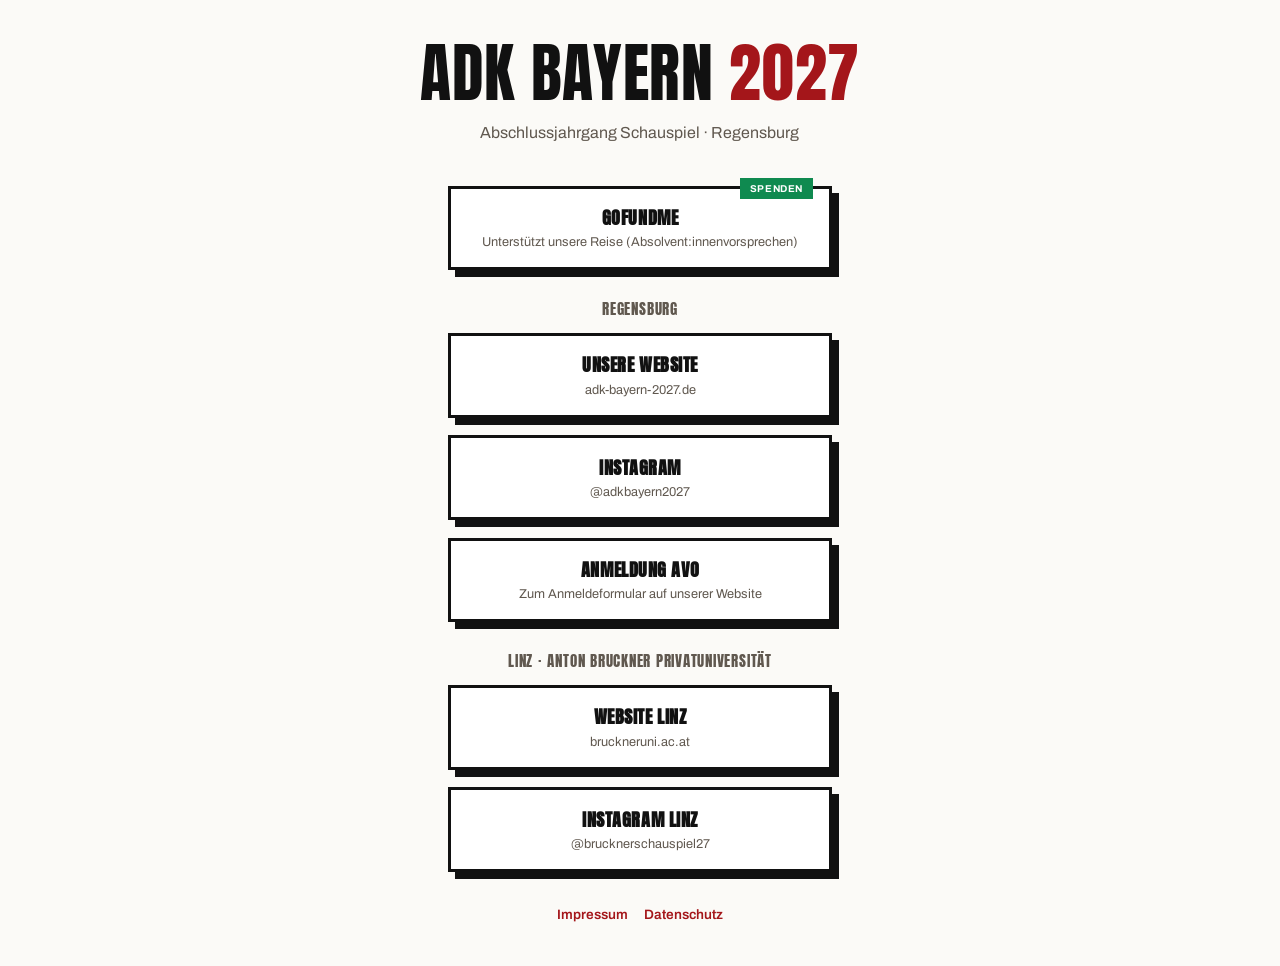
==== links/index.html @ eef878dd "Profil: Kontaktlinks am Desktop als Zeile unter dem Namen - Ab 960px Breite stehen die Kontaktlinks " ====
<!DOCTYPE html>
<html lang="de">
<head>
  <meta charset="utf-8">
  <meta name="viewport" content="width=device-width, initial-scale=1">
  <title>ADK Bayern – Jahrgang 2027 | Links</title>
  <!-- Link-Seite für den QR-Code auf Visitenkarten. -->
  <link rel="preload" href="../assets/fonts/anton-400-latin.woff2" as="font" type="font/woff2" crossorigin>
  <link rel="stylesheet" href="../assets/css/style.css?v=20261019-5">
  <link rel="icon" href="/favicon.ico?v=20261019-5" sizes="48x48">
  <link rel="icon" type="image/svg+xml" href="/favicon.svg?v=20261019-5">
  <link rel="icon" type="image/png" sizes="96x96" href="/favicon-96x96.png?v=20261019-5">
  <link rel="apple-touch-icon" sizes="180x180" href="/apple-touch-icon.png?v=20261019-5">
  <link rel="manifest" href="/site.webmanifest?v=20261019-5">
  <meta name="theme-color" content="#fbfaf7">
  <style>
    .links-page {
      min-height: 100vh;
      display: flex;
      flex-direction: column;
      align-items: center;
      justify-content: center;
      gap: 2rem;
      padding: 2.5rem var(--pad);
      text-align: center;
    }
    .links-head h1 { margin-bottom: 0.2em; }
    .links-head h1 span { color: var(--acc); }
    .links-head p { color: var(--muted); margin: 0; }
    .links-list {
      display: flex;
      flex-direction: column;
      gap: 1.1rem;
      width: min(100%, 24rem);
    }
    .links-group {
      font-family: var(--font-head);
      text-transform: uppercase;
      letter-spacing: 0.05em;
      color: var(--muted);
      font-size: 0.95rem;
      margin: 0.6rem 0 -0.4rem;
    }
    .link-btn {
      display: block;
      background: var(--paper);
      border: var(--border);
      box-shadow: var(--shadow);
      color: var(--ink);
      font-family: var(--font-head);
      font-size: 1.15rem;
      text-transform: uppercase;
      letter-spacing: 0.03em;
      padding: 0.9rem 1.2rem;
      transition: transform 0.12s ease, box-shadow 0.12s ease, background 0.12s ease;
    }
    .link-btn small {
      display: block;
      font-family: var(--font-body);
      font-size: 0.8rem;
      text-transform: none;
      letter-spacing: 0;
      font-weight: 400;
      color: var(--muted);
    }
    .link-btn:hover, .link-btn:focus-visible {
      text-decoration: none;
      color: #fff;
      background: var(--acc);
      transform: translate(-2px, -2px);
      box-shadow: 9px 9px 0 var(--ink);
    }
    .link-btn:hover small, .link-btn:focus-visible small { color: #fff; }

    /* Hervorgehobener Spenden-Link (GoFundMe).
       Nutzt die zentrale Farb-Variable --donate aus assets/css/style.css. */
    .link-btn--donate {
      position: relative;
      /* Extra Luft nach oben, damit das hochstehende Badge nie mit dem
         Element darüber kollidiert (BUG 1). */
      margin-top: 0.5rem;
      transition: background 0.15s ease, color 0.15s ease;
    }
    .link-btn--donate .link-badge {
      position: absolute;
      top: -11px;
      right: 16px;
      /* Fallback-Grün, falls die zentrale Variable (noch) nicht geladen ist. */
      background: var(--donate, #0F8A50);
      color: #fff;
      font-family: var(--font-body);
      font-size: 0.62rem;
      font-weight: 700;
      letter-spacing: 0.06em;
      text-transform: uppercase;
      padding: 3px 10px;
      transition: opacity 0.15s ease;
    }
    /* Hover/Fokus: Box wird grün, Texte hell, Rahmen/Schatten bleiben wie im
       Ruhezustand (kein Versatz), Badge blendet aus. */
    .link-btn--donate:hover, .link-btn--donate:focus-visible {
      /* Fallback-Werte verhindern, dass der Hover bei fehlender Variable auf
         'transparent' bzw. geerbtes Weiß zusammenfällt und der Inhalt
         unsichtbar wird (BUG 2). */
      background: var(--donate, #0F8A50);
      color: #fff;
      transform: none;
      box-shadow: var(--shadow);
    }
    .link-btn--donate:hover small, .link-btn--donate:focus-visible small { color: var(--donate-soft, #CFEEDD); }
    .link-btn--donate:hover .link-badge, .link-btn--donate:focus-visible .link-badge { opacity: 0; }

    .links-footer { font-size: 0.85rem; color: var(--muted); }
    .links-footer a { margin: 0 0.4rem; }
  </style>
</head>
<body>
  <main class="links-page">
    <header class="links-head">
      <h1>ADK Bayern <span>2027</span></h1>
      <p>Abschlussjahrgang Schauspiel · Regensburg</p>
    </header>

    <nav class="links-list" aria-label="Links">
      <!-- Spenden-Aufruf ganz oben, eigene Sektion ohne Überschrift (Badge liefert Kontext). -->
      <a class="link-btn link-btn--donate" href="https://www.gofundme.com/f/unsere-avoreise-zu-stemmen-absolventinnenvorsprechen" target="_blank" rel="noopener noreferrer">
        <span class="link-badge">Spenden</span>GoFundMe
        <small>Unterstützt unsere Reise (Absolvent:innenvorsprechen)</small></a>

      <p class="links-group">Regensburg</p>
      <a class="link-btn" href="https://adk-bayern-2027.de/">Unsere Website
        <small>adk-bayern-2027.de</small></a>
      <a class="link-btn" href="https://www.instagram.com/adkbayern2027/" target="_blank" rel="noopener noreferrer">Instagram
        <small>@adkbayern2027</small></a>
      <!-- AVO-Anmeldung läuft ausschließlich über das Formular auf der
           Startseite (index.html, Anker #anmeldung) – bewusst keine
           Mailadresse mehr. -->
      <a class="link-btn" href="../index.html#anmeldung">Anmeldung AVO
        <small>Zum Anmeldeformular auf unserer Website</small></a>

      <p class="links-group">Linz · Anton Bruckner Privatuniversität</p>
      <a class="link-btn" href="https://www.bruckneruni.ac.at/de/ueber-uns/institute/schaupiel/studierende/3-jahrgang" target="_blank" rel="noopener noreferrer">Website Linz
        <small>bruckneruni.ac.at</small></a>
      <a class="link-btn" href="https://www.instagram.com/brucknerschauspiel27" target="_blank" rel="noopener noreferrer">Instagram Linz
        <small>@brucknerschauspiel27</small></a>
    </nav>

    <footer class="links-footer">
      <a href="../impressum.html">Impressum</a>
      <a href="../datenschutz.html">Datenschutz</a>
    </footer>
  </main>
</body>
</html>
---- assets/css/style.css ----
/*
 * ADK Bayern – Abschlussjahrgang 2027
 * Design-System: Plakat-Ästhetik – warmes Papierweiß / Tinte / Karminrot.
 * Anton (Display) + Archivo (Text). Harte Kanten, 3px-Rahmen, harte Schatten.
 * Ausschließlich CSS-Transitions/-Animationen (kein JS für Animationen).
 * Mobile-first; Breakpoints bei 640px und 960px.
 */

/* Schriften lokal (assets/fonts/, Lizenz: OFL.txt) – keine Verbindung zu Google.
   Je Schrift die Subsets latin und latin-ext (Umlaute, Sonderzeichen in Namen);
   Archivo als Variable Font für die Gewichte 400–700. */
@font-face {
  font-family: "Anton";
  font-style: normal;
  font-weight: 400;
  font-display: swap;
  src: url("../fonts/anton-400-latin-ext.woff2") format("woff2");
  unicode-range: U+0100-02BA, U+02BD-02C5, U+02C7-02CC, U+02CE-02D7, U+02DD-02FF, U+0304, U+0308, U+0329, U+1D00-1DBF, U+1E00-1E9F, U+1EF2-1EFF, U+2020, U+20A0-20AB, U+20AD-20C4, U+2113, U+2C60-2C7F, U+A720-A7FF;
}
@font-face {
  font-family: "Anton";
  font-style: normal;
  font-weight: 400;
  font-display: swap;
  src: url("../fonts/anton-400-latin.woff2") format("woff2");
  unicode-range: U+0000-00FF, U+0131, U+0152-0153, U+02BB-02BC, U+02C6, U+02DA, U+02DC, U+0304, U+0308, U+0329, U+2000-206F, U+20AC, U+2122, U+2191, U+2193, U+2212, U+2215, U+FEFF, U+FFFD;
}
@font-face {
  font-family: "Archivo";
  font-style: normal;
  font-weight: 400 700;
  font-display: swap;
  src: url("../fonts/archivo-variable-latin-ext.woff2") format("woff2");
  unicode-range: U+0100-02BA, U+02BD-02C5, U+02C7-02CC, U+02CE-02D7, U+02DD-02FF, U+0304, U+0308, U+0329, U+1D00-1DBF, U+1E00-1E9F, U+1EF2-1EFF, U+2020, U+20A0-20AB, U+20AD-20C4, U+2113, U+2C60-2C7F, U+A720-A7FF;
}
@font-face {
  font-family: "Archivo";
  font-style: normal;
  font-weight: 400 700;
  font-display: swap;
  src: url("../fonts/archivo-variable-latin.woff2") format("woff2");
  unicode-range: U+0000-00FF, U+0131, U+0152-0153, U+02BB-02BC, U+02C6, U+02DA, U+02DC, U+0304, U+0308, U+0329, U+2000-206F, U+20AC, U+2122, U+2191, U+2193, U+2212, U+2215, U+FEFF, U+FFFD;
}
/* Archivo Italic (echte Kursive statt vom Browser schräg gerechnet) */
@font-face {
  font-family: "Archivo";
  font-style: italic;
  font-weight: 400 700;
  font-display: swap;
  src: url("../fonts/archivo-italic-variable-latin-ext.woff2") format("woff2");
  unicode-range: U+0100-02BA, U+02BD-02C5, U+02C7-02CC, U+02CE-02D7, U+02DD-02FF, U+0304, U+0308, U+0329, U+1D00-1DBF, U+1E00-1E9F, U+1EF2-1EFF, U+2020, U+20A0-20AB, U+20AD-20C4, U+2113, U+2C60-2C7F, U+A720-A7FF;
}
@font-face {
  font-family: "Archivo";
  font-style: italic;
  font-weight: 400 700;
  font-display: swap;
  src: url("../fonts/archivo-italic-variable-latin.woff2") format("woff2");
  unicode-range: U+0000-00FF, U+0131, U+0152-0153, U+02BB-02BC, U+02C6, U+02DA, U+02DC, U+0304, U+0308, U+0329, U+2000-206F, U+20AC, U+2122, U+2191, U+2193, U+2212, U+2215, U+FEFF, U+FFFD;
}

:root {
  --bg: #fbfaf7;           /* helles Weiß mit minimaler Wärme – passt zum roten Akzent */
  --ink: #111111;          /* Tinte – Kontrast auf --bg ca. 18:1 */
  --paper: #ffffff;
  /* Höhe des sticky Headers – Abstand für Sprunglinks (scroll-padding-top).
     assets/js/app.js misst den echten Wert und führt ihn bei Größenänderung
     nach (auf dem Handy bricht das Menü um); 4.5rem gilt nur ohne JS. */
  --header-h: 4.5rem;
  --acc: #a4161a;          /* Karminrot – gleiche Helligkeit wie das frühere Ultramarin, Kontrast auf Weiß ca. 7.8:1 */
  --acc-deep: #7c1013;
  --acc-on-dark: #ff8a80;  /* Rot-Variante für dunkle Flächen, Kontrast auf --ink ca. 7.5:1 */
  --muted: #60584f;        /* Kontrast auf --bg ca. 6.5:1 */
  --donate: #0F8A50;       /* Spenden-Grün – projektspezifische Zusatzfarbe (GoFundMe-Link) */
  --donate-soft: #CFEEDD;  /* helles Grün für Beschreibungstext auf --donate-Hintergrund */
  --line-soft: #ded5c6;    /* feine Trennlinien in statischen Listen */
  --border: 3px solid var(--ink);
  --shadow: 7px 7px 0 var(--ink);
  --shadow-acc: 7px 7px 0 var(--acc);
  --font-head: "Anton", Impact, "Arial Narrow", sans-serif;
  --font-body: "Archivo", system-ui, -apple-system, sans-serif;
  --measure: 42rem;
  --pad: 1.25rem;
  /* Foto-Credit-Wasserzeichen (unten rechts auf allen großen Fotos).
     Gepflegt wird pro Bild in assets/data/credits.js – app.js setzt diese
     Variable je Foto passend. Der Wert hier ist nur der Notnagel, falls das
     JavaScript nicht läuft. */
  --foto-credit: "© Foto: ADK Bayern Jahrgang 2027";
}

* { box-sizing: border-box; }

html {
  scroll-behavior: smooth;
  /* Anker-Ziele beginnen direkt unter dem sticky Header (gilt für alle
     #-Links, den Aufruf mit #anker in der URL und Fokus per Tastatur) */
  scroll-padding-top: var(--header-h);
}

/* Absicherung gegen seitliches Scrollen: clip statt hidden, weil hidden
   einen Scroll-Container erzeugt und das position: sticky des Headers
   aushebeln würde. */
html,
body {
  overflow-x: clip;
}

body {
  margin: 0;
  background: var(--bg);
  color: var(--ink);
  font-family: var(--font-body);
  font-size: 1rem;
  line-height: 1.6;
  -webkit-font-smoothing: antialiased;
}

h1, h2, h3 {
  font-family: var(--font-head);
  font-weight: 400;              /* Anton hat nur ein Gewicht */
  text-transform: uppercase;
  line-height: 1.05;
  letter-spacing: 0.01em;
  margin: 0 0 0.5em;
}

h1 { font-size: clamp(2.4rem, 7vw, 4rem); }
h2 { font-size: clamp(1.7rem, 4.5vw, 2.6rem); }
h3 { font-size: clamp(1.1rem, 3vw, 1.35rem); }

p { margin: 0 0 1em; }

::selection { background: var(--acc); color: #fff; }

a {
  color: var(--acc);
  font-weight: 600;
  text-decoration: none;
  transition: color 0.15s ease;
}
a:hover { color: var(--acc-deep); text-decoration: underline; text-decoration-thickness: 2px; text-underline-offset: 0.2em; }

:focus-visible {
  outline: 3px solid var(--acc);
  outline-offset: 3px;
}

.muted { color: var(--muted); }

.skip-link {
  position: absolute;
  left: -999px;
  top: 0;
  background: var(--acc);
  color: #fff;
  font-weight: 700;
  padding: 0.5rem 1rem;
  z-index: 100;
}
.skip-link:focus { left: 0; }

/* ---------- Header ---------- */

.site-header {
  position: sticky;   /* Balken bleibt beim Scrollen sichtbar */
  top: 0;
  z-index: 60;
  display: flex;
  flex-wrap: wrap;
  align-items: center;
  justify-content: space-between;
  gap: 0.5rem 1rem;
  padding: 0.85rem var(--pad);
  background: var(--ink);
  color: var(--bg);
}

.brand {
  font-family: var(--font-head);
  font-weight: 400;
  font-size: 1.1rem;
  text-transform: uppercase;
  letter-spacing: 0.05em;
  color: var(--bg);
  white-space: nowrap;
}
.brand:hover { color: var(--bg); text-decoration: none; }
.brand span { color: var(--acc-on-dark); }

.site-header nav {
  display: flex;
  align-items: center;
  gap: 1.25rem;
}
.site-header nav a {
  color: var(--bg);
  font-size: 0.8rem;
  font-weight: 700;
  letter-spacing: 0.1em;
  text-transform: uppercase;
}
.site-header nav a:hover {
  color: var(--acc-on-dark);
  text-decoration: underline;
  text-underline-offset: 0.3em;
  text-decoration-thickness: 2px;
}

/* ---------- Foto-Credit / Wasserzeichen ----------
   Erscheint unten rechts auf allen großen Fotos; der Name wird zentral
   über die CSS-Variable --foto-credit (siehe :root) gepflegt. */

.hero-photo::after,
.group-band figure::after,
.portrait::after,
.prod-media:has(img)::after {
  content: var(--foto-credit);
  position: absolute;
  right: 0.4rem;
  bottom: 0.4rem;
  z-index: 1;
  font-size: 0.62rem;
  font-weight: 600;
  letter-spacing: 0.08em;
  color: #fff;
  background: rgba(0, 0, 0, 0.45);
  padding: 0.15rem 0.4rem;
  pointer-events: none;
}
.portrait.no-img::after { content: none; }
/* Auch in der Lightbox-Großansicht sichtbar: dort ist der Credit die zweite
   Zeile der Fußzeile (.lightbox-footer), steht also immer unter dem
   Bildzähler – egal wie lang der Name ist und wie oft er umbricht. */
.lightbox-footer::after {
  content: var(--foto-credit);
  max-width: 100%;
  text-align: center;
  font-size: 0.72rem;
  font-weight: 600;
  letter-spacing: 0.08em;
  color: #fff;
  background: rgba(0, 0, 0, 0.55);
  padding: 0.2rem 0.5rem;
  pointer-events: none;
}

/* ---------- Hero (Startseite) ---------- */

.hero-inner {
  max-width: 72rem;
  margin: 0 auto;
  padding: 3rem var(--pad) 2.5rem;
  display: grid;
  gap: 2.5rem;
  align-items: end;
}

/* Gruppenfoto neben dem Titel */
.hero-photo {
  position: relative;   /* Bezugsrahmen für das Foto-Credit-Wasserzeichen */
  margin: 0;
  border: var(--border);
  box-shadow: var(--shadow-acc);
  background: var(--paper);
  justify-self: center;
  width: 100%;
  max-width: 34rem;
}
.hero-photo img {
  display: block;
  width: 100%;
  height: auto;
  cursor: zoom-in;
}

.hero-kicker {
  display: inline-block;
  background: var(--ink);
  color: var(--bg);
  font-size: 0.72rem;
  font-weight: 700;
  letter-spacing: 0.18em;
  text-transform: uppercase;
  padding: 0.35rem 0.7rem;
  margin: 0 0 1.4rem;
}

.hero-title {
  font-size: clamp(3.2rem, 13vw, 8.5rem);
  line-height: 0.92;
  margin-bottom: 0;
}
.hero-title-accent { display: block; color: var(--acc); }

.hero-text > p:last-child {
  max-width: 44ch;
  margin: 1.6rem 0 0;
  font-size: 1.05rem;
  font-weight: 500;
}

/* Laufband: reine CSS-Animation; als Link führt es direkt zur AVO-Anmeldung.
   Inhalt kommt aus assets/js/termine.js – bis dahin (und ohne JavaScript)
   bleibt das Band per hidden unsichtbar. */
.marquee[hidden] { display: none; }
.marquee {
  display: block;
  overflow: hidden;
  background: var(--acc);
  color: #fff;
  border-top: var(--border);
  border-bottom: var(--border);
  margin-top: 2.5rem;
  cursor: pointer;
  transition: background-color 0.15s ease;
}
.marquee:hover, .marquee:focus-visible {
  background: var(--acc-deep);
  color: #fff;
  text-decoration: none;
}
.marquee-in {
  display: flex;
  width: max-content;
  animation: marquee 30s linear infinite;
}
.marquee-in span {
  font-family: var(--font-head);
  text-transform: uppercase;
  font-size: 1.25rem;
  letter-spacing: 0.06em;
  padding: 0.55rem 0 0.55rem 0.5rem;
  white-space: nowrap;
}
/* Verschiebt um genau 1/8 (= eine der 8 identischen Text-Kopien) und
   springt dann nahtlos zurück – Tempo unabhängig von der Kopienzahl. */
@keyframes marquee {
  to { transform: translateX(-12.5%); }
}

/* ---------- Einleitungstext (Startseite) ---------- */

.intro {
  max-width: 72rem;
  margin: 0 auto;
  padding: 3.5rem var(--pad) 0;
}
.intro h2 { margin-bottom: 0.6rem; }
.intro p {
  max-width: var(--measure);
  font-size: 1.1rem;
  font-weight: 500;
}
.intro-sign {
  font-family: var(--font-head);
  text-transform: uppercase;
  color: var(--acc);
  font-size: 1.25rem;
  letter-spacing: 0.03em;
  margin-bottom: 0;
}

/* ---------- Gruppenfoto-Band (Startseite) ----------
   Zweites Gruppenbild zwischen Ensemble und Aufführungen;
   blendet sich selbst aus, wenn assets/images/group-2.jpg fehlt. */

.group-band {
  max-width: 72rem;
  margin: 0 auto;
  padding: 0 var(--pad) 4.5rem;
}
.group-band figure {
  position: relative;   /* Bezugsrahmen für das Foto-Credit-Wasserzeichen */
  margin: 0;
  border: var(--border);
  box-shadow: var(--shadow-acc);
  background: var(--paper);
}
.group-band img {
  display: block;
  width: 100%;
  height: auto;
  cursor: zoom-in;
}
.group-band figcaption {
  border-top: var(--border);
  padding: 0.6rem 0.9rem;
  font-size: 0.72rem;
  font-weight: 700;
  letter-spacing: 0.14em;
  text-transform: uppercase;
  color: var(--acc);
}

/* ---------- Aufführungen (Startseite) ---------- */

.productions {
  padding: 1rem var(--pad) 4.5rem;
  max-width: 72rem;
  margin: 0 auto;
}
.productions h2 { margin-bottom: 1.5rem; }

.prod-grid {
  display: grid;
  grid-template-columns: 1fr;
  gap: 1.4rem;
}

.prod-card {
  background: var(--paper);
  border: var(--border);
  box-shadow: var(--shadow);
}

.prod-media {
  position: relative;
  aspect-ratio: 3 / 2;
  background: #eae2d3;
  border-bottom: var(--border);
  display: flex;
  align-items: center;
  justify-content: center;
}
.prod-media span {
  font-family: var(--font-head);
  text-transform: uppercase;
  font-size: 1.1rem;
  letter-spacing: 0.06em;
  color: #c4a8a0;
}
/* Einheitlicher 3:2-Rahmen; das Szenenfoto füllt ihn vollständig aus.
   Das ganze Bild zeigt die Lightbox. */
.prod-media img {
  position: absolute;
  inset: 0;
  width: 100%;
  height: 100%;
  object-fit: cover;
  cursor: zoom-in;
}

/* Weitere Szenenfotos ({key}-2.jpg …) als Vorschaureihe unter dem Hauptbild;
   erzeugt von assets/js/termine.js, nur vorhandene Dateien erscheinen. */
/* Raster aus 5 gleich breiten Spalten in Doppelzeilen: Querformate
   belegen eine Zelle, Hochformate zwei übereinander (so hoch wie zwei
   Querformate). Platzierung und Bildmaße setzt assets/js/termine.js
   (layoutThumbs) – ohne Beschnitt, die Breite folgt dem Seitenverhältnis.
   Die Markup-Reihenfolge – und damit die Lightbox-Reihenfolge – bleibt. */
.prod-thumbs {
  display: grid;
  grid-template-columns: repeat(5, minmax(0, 1fr));
  align-items: start;
  justify-items: start;
  gap: 5px;
  /* seitlich wie .prod-body, damit die Vorschauen bündig mit dem Text stehen */
  padding: 1rem 1.1rem 0;
}
.prod-thumbs img {
  display: block;
  width: 100%;
  height: auto;
  border: 1.5px solid var(--ink);
  cursor: zoom-in;
  transition: translate 0.15s ease, box-shadow 0.15s ease;
}
.prod-thumbs img:hover,
.prod-thumbs img:focus-visible {
  translate: -1px -1px;
  box-shadow: 3px 3px 0 var(--acc);
}

.prod-body { padding: 1rem 1.1rem 1.2rem; }
/* Termin als auffälliger Akzent-Chip statt kleiner Overline.
   Ohne Premiere bleibt der Chip leer – dann muss das display: inline-block
   dem hidden-Attribut weichen (siehe assets/js/termine.js). */
.prod-date[hidden] { display: none; }
.prod-date {
  display: inline-block;
  margin: 0 0 0.6rem;
  background: var(--acc);
  color: #fff;
  font-family: var(--font-head);
  font-size: 1.05rem;
  letter-spacing: 0.06em;
  text-transform: uppercase;
  padding: 0.25rem 0.6rem;
}
.prod-text strong { color: var(--ink); }
.prod-card h3 { margin-bottom: 0.35em; }
.prod-venue {
  margin: 0 0 0.5rem;
  font-weight: 700;
  font-size: 0.9rem;
}
.prod-text { margin: 0; color: var(--muted); font-size: 0.92rem; }
/* Gemeinsamer Button-Stil: Tickets, GoFundMe, Formular-Absenden */
.prod-tickets, .btn-cta {
  display: inline-block;
  margin-top: 1rem;
  background: var(--acc);
  color: #fff;
  font-family: var(--font-body);
  font-size: 0.8rem;
  font-weight: 700;
  letter-spacing: 0.1em;
  text-transform: uppercase;
  padding: 0.55rem 1.1rem;
  border: 2px solid var(--ink);
  border-radius: 0;
  box-shadow: 4px 4px 0 var(--ink);
  cursor: pointer;
  transition: translate 0.15s ease, box-shadow 0.15s ease;
}
.prod-tickets:hover, .prod-tickets:focus-visible,
.btn-cta:hover, .btn-cta:focus-visible {
  translate: -2px -2px;
  box-shadow: 6px 6px 0 var(--ink);
  color: #fff;
  text-decoration: none;
}
/* Spenden-CTA: gleiches Grün wie der GoFundMe-Button auf der Linkseite. */
.btn-cta--donate { background: var(--donate); }

/* ---------- Ensemble-Grid ---------- */

.ensemble {
  padding: 3rem var(--pad) 4.5rem;
  max-width: 72rem;
  margin: 0 auto;
}
.ensemble h2 { margin-bottom: 1.5rem; }

/*
 * Flexbox statt Grid: Reihen, die nicht voll werden (z.B. 10 Personen bei
 * 3 Spalten), werden zentriert – so wirkt auch die letzte Reihe wie eine
 * Gruppe statt wie ein einzelner Rest am linken Rand.
 */
.grid {
  display: flex;
  flex-wrap: wrap;
  justify-content: center;
  gap: 1.4rem;
}
.grid .card { width: calc((100% - 1.4rem) / 2); }
/* Versetztes Plakat-Raster auch zweispaltig, damit sich der Look
   beim Wechsel der Spaltenzahl (Zoom/Fenstergröße) nicht ändert */
.grid .card:nth-child(2n) { margin-top: 2.6rem; }

.card {
  position: relative;
  display: flex;
  flex-direction: column;
  background: var(--paper);
  border: var(--border);
  color: var(--ink);
  text-decoration: none;
  box-shadow: var(--shadow);
  transition: translate 0.15s ease, box-shadow 0.15s ease;
}
.card:hover, .card:focus-visible {
  translate: -2px -2px;
  box-shadow: 9px 9px 0 var(--acc);
  text-decoration: none;
  color: var(--ink);
}

.card-media {
  position: relative;
  aspect-ratio: 3 / 4;
  background: #eae2d3;   /* getönte Fläche hinter Foto/Fallback */
  border-bottom: var(--border);
}
/* Einheitlicher 3:4-Rahmen; das Foto füllt ihn vollständig aus.
   Das ganze Bild ohne Beschnitt zeigt die Lightbox im Profil. */
.card-media img {
  width: 100%;
  height: 100%;
  object-fit: cover;
  display: block;
}
.card-media.no-img img { display: none; }

/* Initialen-Fallback, solange kein Portraitfoto vorliegt */
.media-fallback {
  display: none;
  position: absolute;
  inset: 0;
  align-items: center;
  justify-content: center;
  font-family: var(--font-head);
  font-size: 3rem;
  color: #c4a8a0;
  letter-spacing: 0.05em;
}
.no-img .media-fallback { display: flex; }

.card-body { padding: 0.85rem 0.9rem 1rem; }

.card-name {
  display: block;
  font-family: var(--font-head);
  text-transform: uppercase;
  font-size: 1.05rem;
  line-height: 1.12;
  letter-spacing: 0.02em;
  /* Platz für zwei Zeilen reservieren: alle Kacheln behalten dieselbe
     Höhe/Proportion, egal ob ein Name umbricht oder nicht */
  min-height: 2.24em;
  transition: color 0.15s ease;
}
.card:hover .card-name { color: var(--acc); }

.card-cta {
  display: block;
  color: var(--acc);
  font-size: 0.72rem;
  font-weight: 700;
  letter-spacing: 0.1em;
  text-transform: uppercase;
  margin-top: 0.4rem;
}

/* ---------- Profilseite ---------- */

.profile {
  max-width: 56rem;
  margin: 0 auto;
  padding: 3rem var(--pad) 4rem;
}

/* Name als Kopfzeile über beiden Spalten */
.profile-title { margin-bottom: 2rem; }
.profile-title h1 { margin-bottom: 0.15em; }

/* Pronomen als dezenter Untertitel direkt unter dem Namen */
.profile-pronouns {
  margin: 0;
  font-family: var(--font-body);
  font-size: 0.95rem;
  color: var(--muted);
  letter-spacing: 0.06em;
}

/*
 * Zweispaltiges Layout gegen lange Scrollwege: mobil untereinander
 * (Portrait, darunter direkt die Kontaktlinks, dann die Inhalte),
 * auf breiten Bildschirmen Seitenleiste + Inhaltsspalte (siehe Breakpoint).
 */
.profile-layout {
  display: flex;
  flex-direction: column;
  gap: 2.5rem;
}

.profile-head {
  display: flex;
  flex-direction: column;
  gap: 2rem;
  margin-bottom: 3rem;
}

/* Einheitlicher 3:4-Rahmen; das Foto füllt ihn vollständig aus.
   Per Klick zeigt die Lightbox das Originalbild im vollen Format. */
.portrait {
  position: relative;
  width: min(100%, 19rem);
  aspect-ratio: 3 / 4;
  background: #eae2d3;
  border: var(--border);
  box-shadow: var(--shadow-acc);
  overflow: hidden;
  flex-shrink: 0;
}
.portrait img {
  width: 100%;
  height: 100%;
  object-fit: cover;
  display: block;
}
.portrait.no-img img { display: none; }

.profile-intro h1 { margin-bottom: 0.25em; }
.coming-soon {
  font-family: var(--font-head);
  text-transform: uppercase;
  color: var(--acc);
  font-size: 1.4rem;
}

.profile-section {
  margin-bottom: 3rem;
  padding-top: 1.5rem;
  border-top: var(--border);
}
.profile-section h2 { margin-bottom: 0.9em; }

/* Steckbrief: umrandete Rastertabelle */
.facts {
  display: grid;
  grid-template-columns: 1fr;
  gap: 0;
  margin: 0;
  border: var(--border);
  background: var(--paper);
}
.facts dt {
  color: var(--acc);
  font-size: 0.68rem;
  font-weight: 700;
  letter-spacing: 0.14em;
  text-transform: uppercase;
  padding: 0.7rem 0.9rem 0;
  border-top: 2px solid var(--ink);
  /* Lange Labels („Zusatzqualifikationen“) passen sonst nicht in die schmale
     Label-Spalte der Desktop-Ansicht – lieber sauber trennen als überlaufen. */
  hyphens: auto;
  overflow-wrap: break-word;
}
.facts dd {
  margin: 0;
  padding: 0.15rem 0.9rem 0.7rem;
  font-weight: 500;
}
.facts dt:first-of-type { border-top: none; }

.fact-list {
  list-style: none;
  margin: 0;
  padding: 0;
}
.fact-list li { padding: 0.1rem 0; }

/* Biografie */
.bio p { max-width: var(--measure); }

/*
 * Statische Listen (Vorsprechrollen/-lieder & Credits):
 * bewusst KEIN Hover-Effekt und Standard-Cursor, damit nichts
 * fälschlich als klickbar wahrgenommen wird.
 */
.entry-list, .credit-list {
  list-style: none;
  margin: 0;
  padding: 0;
  cursor: default;
}

.entry {
  padding: 0.5rem 0;
  border-bottom: 1px solid var(--line-soft);
}
.entry:last-child { border-bottom: none; }
.entry-lead { font-weight: 700; }
.entry em { color: var(--muted); font-style: italic; }
.sep { color: var(--acc); font-weight: 700; }

.credit-list { margin-bottom: 2rem; }
.credit {
  display: flex;
  flex-direction: column;
  gap: 0.1rem;
  padding: 0.75rem 0;
  border-bottom: 1px solid var(--line-soft);
}
.credit:last-child { border-bottom: none; }
.credit-years {
  color: var(--acc);
  font-size: 0.82rem;
  font-weight: 700;
  letter-spacing: 0.08em;
  font-variant-numeric: tabular-nums;
  white-space: nowrap;
}
.credit-production { font-weight: 700; }
.credit-author { color: var(--muted); }
.credit-role { font-style: italic; }
.credit-meta { color: var(--muted); font-size: 0.9rem; }

/* Showreel / Audio-Reel */
.reel {
  display: block;
  width: 100%;
  max-height: 70vh;
  background: #000;
  border: var(--border);
  box-shadow: var(--shadow-acc);
}
.reel-audio {
  display: block;
  width: 100%;
}

/* Weitere Fotos ({slug}-2.jpg, …) als sichtbare Vorschauen direkt beim Portrait */
.head-thumbs {
  display: flex;
  flex-wrap: wrap;
  gap: 0.9rem;
  margin-top: 1.6rem;
}
/* Einheitliche 3:4-Vorschauen, das Foto füllt sie aus (Original per Klick) */
.head-thumbs img {
  display: block;
  width: 5.5rem;
  height: auto;   /* sonst gälte das height-Attribut (Originalmaß) */
  aspect-ratio: 3 / 4;
  object-fit: cover;
  border: 2px solid var(--ink);
  box-shadow: 4px 4px 0 var(--ink);
  cursor: zoom-in;
  transition: translate 0.15s ease, box-shadow 0.15s ease;
}
.head-thumbs img:hover,
.head-thumbs img:focus-visible {
  translate: -2px -2px;
  box-shadow: 6px 6px 0 var(--acc);
}

/*
 * Lightbox: Klick auf ein Foto zeigt es bildschirmfüllend.
 * Klick auf das große Bild zoomt auf Originalgröße (Overlay wird scrollbar),
 * Pfeile/Pfeiltasten blättern durch die Bilder derselben Person.
 */
.lightbox {
  position: fixed;
  inset: 0;
  z-index: 100;
  background: rgba(17, 17, 17, 0.92);
  display: flex;
  overflow: auto;
  padding: 1.5rem;
  cursor: zoom-out;
}
/* Breite und Höhe setzt assets/js/app.js (openLightbox → layout): eingepasst
   so groß wie möglich bis zur Viewport-Größe, gezoomt in Originalgröße – für
   Fassung und Original identisch, damit der Tausch keinen Größensprung macht.
   object-fit: contain sichert zusätzlich, dass nichts beschnitten/verzerrt wird. */
.lightbox img {
  margin: auto;
  flex: none;
  max-width: none;
  max-height: none;
  object-fit: contain;
  border: var(--border);
  /* dunkel wie der Rahmen: Rundungsreste bei skalierter Anzeige
     (z. B. Windows 125 %) fallen so nicht als heller Strich auf */
  background: var(--ink);
  box-shadow: 9px 9px 0 var(--acc);
  cursor: zoom-in;
}
.lightbox.zoomed img {
  cursor: zoom-out;
}
/* Touch: Pinch, Doppeltipp, Verschieben und Wischen übernimmt app.js
   (Pointer Events). touch-action: none verhindert, dass der Browser dabei
   die ganze Seite zoomt oder dahinter scrollt – nur innerhalb der Lightbox,
   der viewport-Meta-Tag bleibt unverändert. Maus/Trackpad betrifft das nicht.
   Im Maus-Zoom (.zoomed, Overlay scrollt) darf ein Finger weiter scrollen. */
.lightbox { touch-action: none; }
.lightbox.zoomed { touch-action: pan-x pan-y; }
/* Per Finger vergrößert: transform vergrößert sonst die Scrollfläche */
.lightbox.touch-zoom { overflow: hidden; }
/* Weiches Zurückfedern / Doppeltipp-Zoom (Zwischenstände ohne Transition) */
.lightbox img.lb-anim { transition: transform 0.22s ease-out; }
@media (prefers-reduced-motion: reduce) {
  .lightbox img.lb-anim { transition: none; }
}
/* Solange vom aktuellen Bild noch nichts geladen ist: Bild verbergen (kein
   verzerrtes Vorgängerbild), stattdessen dezente Ladeanzeige. Die Anzeige
   erscheint leicht verzögert, damit sie bei schnellen Bildern nicht aufblitzt. */
.lightbox.is-loading img { visibility: hidden; }
.lightbox-loading {
  position: fixed;
  top: 50%;
  left: 50%;
  translate: -50% -50%;
  color: var(--bg);
  font-size: 0.85rem;
  font-weight: 700;
  letter-spacing: 0.12em;
  text-transform: uppercase;
  pointer-events: none;
  opacity: 0;
  transition: opacity 0.2s ease;
}
.lightbox.is-loading .lightbox-loading {
  opacity: 1;
  transition-delay: 0.25s;
  animation: lightbox-pulse 1.4s ease-in-out 0.25s infinite;
}
@keyframes lightbox-pulse {
  50% { opacity: 0.45; }
}
/* Bedienelemente fixed, damit sie beim Scrollen im Zoom stehen bleiben */
.lightbox-close {
  position: fixed;
  top: 1rem;
  right: 1rem;
  font-family: var(--font-body);
  font-size: 0.9rem;
  font-weight: 700;
  letter-spacing: 0.1em;
  text-transform: uppercase;
  color: var(--ink);
  background: var(--bg);
  border: var(--border);
  padding: 0.5rem 0.9rem;
  cursor: pointer;
}
.lightbox-close:hover { background: var(--paper); }
.lightbox-nav {
  position: fixed;
  top: 50%;
  translate: 0 -50%;
  font-family: var(--font-head);
  font-size: 1.6rem;
  line-height: 1;
  color: var(--ink);
  background: var(--bg);
  border: var(--border);
  padding: 0.5rem 0.85rem;
  cursor: pointer;
}
.lightbox-nav:hover { background: var(--paper); }
.lightbox-prev { left: 1rem; }
.lightbox-next { right: 1rem; }
/* Fußzeile der Lightbox: Bildzähler (Zeile 1) und Foto-Credit (Zeile 2, als
   ::after – siehe oben) stehen untereinander im normalen Fluss. Der Container
   wächst mit dem Text, deshalb kann sich hier nichts überlagern. */
.lightbox-footer {
  position: fixed;   /* fixed wie die übrigen Bedienelemente: bleibt beim Zoom-Scrollen stehen */
  left: 50%;
  bottom: 1rem;
  translate: -50% 0;
  max-width: calc(100% - 2rem);
  display: flex;
  flex-direction: column;
  align-items: center;
  gap: 0.35rem;
  pointer-events: none;
}
.lightbox-count {
  color: var(--bg);
  font-size: 0.85rem;
  font-weight: 700;
  letter-spacing: 0.12em;
  font-variant-numeric: tabular-nums;
}

/* Hörproben-Liste (mehrere beschriftete Audio-Dateien) */
.audio-list {
  display: grid;
  gap: 1.25rem;
}
.audio-label {
  margin: 0 0 0.35rem;
  color: var(--acc);
  font-size: 0.72rem;
  font-weight: 700;
  letter-spacing: 0.14em;
  text-transform: uppercase;
}

/* Kontakt */
.contact-links {
  display: flex;
  flex-wrap: wrap;
  gap: 1rem;
}
.contact-link {
  display: inline-flex;
  align-items: center;
  gap: 0.5em;
  background: var(--paper);
  color: var(--ink);
  font-weight: 700;
  font-size: 0.95rem;
  padding: 0.75rem 1.2rem;
  border: var(--border);
  box-shadow: 5px 5px 0 var(--ink);
  transition: translate 0.15s ease, box-shadow 0.15s ease;
}
/* Plattform-Icon vor dem Linktext (Icons: assets/js/profile.js, LINK_ICONS).
   Icon und Text liegen in einer Flex-Zeile – bei Umbrüchen bricht nur der
   Text innerhalb seiner Spalte um, das Icon bleibt daneben stehen. */
.contact-link .link-icon {
  flex: none;
  width: 1.15em;
  height: 1.15em;
}
.contact-link-text { min-width: 0; }
.contact-link:hover {
  translate: -2px -2px;
  box-shadow: 7px 7px 0 var(--acc);
  color: var(--ink);
  text-decoration: none;
}

/* Kontaktlinks unter dem Namen: nur auf breiten Bildschirmen (siehe Breakpoint) */
.contact-links-title {
  display: none;
  flex-wrap: wrap;
  gap: 0.7rem;
}

/* Kompakte Kontaktlinks direkt unter dem Portrait (Seitenleiste) */
.contact-links-side {
  flex-direction: column;
  align-items: flex-start;
  gap: 0.7rem;
  margin-top: 1.6rem;
  max-width: min(100%, 19rem);
}
.contact-links-side .contact-link,
.contact-links-title .contact-link {
  font-size: 0.85rem;
  padding: 0.55rem 0.9rem;
  box-shadow: 4px 4px 0 var(--ink);
  max-width: 100%;
  overflow-wrap: anywhere;
}
.contact-links-side .contact-link:hover,
.contact-links-title .contact-link:hover {
  box-shadow: 6px 6px 0 var(--acc);
}

/* Erste Sektion der Inhaltsspalte ohne Trennlinie, damit beide
   Spalten auf gleicher Höhe beginnen */
.profile-main > .profile-section:first-child {
  border-top: none;
  padding-top: 0;
}
.profile-main > .profile-section:last-child { margin-bottom: 0; }

.back-link {
  display: inline-block;
  margin-top: 1rem;
  color: var(--ink);
  font-size: 0.8rem;
  font-weight: 700;
  letter-spacing: 0.1em;
  text-transform: uppercase;
  border-bottom: 3px solid var(--acc);
  padding-bottom: 0.15rem;
}
.back-link:hover { color: var(--acc); text-decoration: none; }

/* ---------- AVO: Abschlussvorsprechen (Startseite) ---------- */

.avo {
  padding: 1rem var(--pad) 4.5rem;
  max-width: 72rem;
  margin: 0 auto;
}
.avo h2 { margin-bottom: 0.6rem; }
.avo-lead {
  max-width: var(--measure);
  font-weight: 500;
  margin-bottom: 1.5rem;
}

/* Terminliste: jede Zeile führt zur Anmeldung */
.avo-dates {
  list-style: none;
  margin: 0 0 2.5rem;
  padding: 0;
  border: var(--border);
  background: var(--paper);
  box-shadow: var(--shadow);
}
.avo-dates li + li { border-top: 2px solid var(--ink); }
.avo-dates a {
  display: flex;
  flex-wrap: wrap;
  align-items: baseline;
  gap: 0.35rem 0.9rem;
  padding: 0.8rem 1rem;
  color: var(--ink);
  text-decoration: none;
  transition: background-color 0.15s ease;
}
.avo-dates a:hover, .avo-dates a:focus-visible {
  background: #f3ede1;
  text-decoration: none;
  color: var(--ink);
}
.avo-date {
  font-family: var(--font-head);
  font-size: 1.35rem;
  letter-spacing: 0.02em;
  color: var(--acc);
  font-variant-numeric: tabular-nums;
}
.avo-city {
  font-weight: 700;
  font-size: 1.05rem;
  text-transform: uppercase;
  letter-spacing: 0.06em;
}
.avo-venue { color: var(--muted); font-size: 0.92rem; }
.avo-time {
  margin-left: auto;
  background: var(--acc);
  color: #fff;
  font-size: 0.75rem;
  font-weight: 700;
  letter-spacing: 0.1em;
  text-transform: uppercase;
  padding: 0.2rem 0.55rem;
  white-space: nowrap;
}
.avo-time-tba { background: var(--muted); }

/* Trailer + GoFundMe nebeneinander – solange der Trailer fehlt (Attribut
   "hidden", siehe avo.js), fuellt der Spendenkasten die Zeile allein aus. */
.avo-extra {
  display: grid;
  grid-template-columns: repeat(auto-fit, minmax(min(100%, 20rem), 1fr));
  gap: 1.5rem;
  margin-bottom: 2.5rem;
}
/* Bewusst ohne Schlagschatten: Terminliste und Anmeldeformular sind die
   beiden Ankerpunkte der Sektion, diese Kaesten treten dahinter zurueck. */
.avo-trailer, .avo-support {
  background: var(--paper);
  border: var(--border);
  padding: 1.25rem 1.4rem 1.5rem;
}
.avo-support p { max-width: 38ch; }

/* Anmeldeformular */
.avo-form {
  background: var(--paper);
  border: var(--border);
  box-shadow: var(--shadow-acc);
  padding: 1.5rem 1.4rem 1.75rem;
  max-width: 38rem;
}
.avo-form h3 { margin-bottom: 0.4em; }
.form-field { margin: 1.1rem 0; }
.form-field label {
  display: block;
  font-size: 0.78rem;
  font-weight: 700;
  letter-spacing: 0.1em;
  text-transform: uppercase;
  color: var(--acc);
  margin-bottom: 0.35rem;
}
.form-field .optional { color: var(--muted); text-transform: none; letter-spacing: 0; }
.form-field select,
.form-field input {
  display: block;
  width: 100%;
  font-family: var(--font-body);
  font-size: 1rem;
  font-weight: 500;
  color: var(--ink);
  background: var(--bg);
  border: 2px solid var(--ink);
  border-radius: 0;
  padding: 0.6rem 0.7rem;
}
.form-field select:focus-visible,
.form-field input:focus-visible {
  outline: 3px solid var(--acc);
  outline-offset: 2px;
}
.form-status {
  margin: 1rem 0 0;
  font-weight: 700;
  color: var(--acc);
}
.form-status-error { color: var(--acc-deep); }
/* Honeypot-Feld: visuell versteckt (bewusst nicht display:none, sonst
   erkennen Bots es leichter). */
.form-hp {
  position: absolute;
  left: -10000px;
  width: 1px;
  height: 1px;
  overflow: hidden;
}
.avo-form button[disabled] { opacity: 0.6; cursor: wait; }

/* ---------- News (Startseite) ---------- */

.news {
  padding: 1rem var(--pad) 4.5rem;
  max-width: 72rem;
  margin: 0 auto;
}
.news h2 { margin-bottom: 1.25rem; }
.news-list {
  list-style: none;
  margin: 0;
  padding: 0;
  max-width: var(--measure);
}
.news-item {
  padding: 1.1rem 0;
  border-bottom: 1px solid var(--line-soft);
}
.news-item:last-child { border-bottom: none; }
.news-date {
  display: inline-block;
  background: var(--ink);
  color: var(--bg);
  font-size: 0.72rem;
  font-weight: 700;
  letter-spacing: 0.14em;
  text-transform: uppercase;
  padding: 0.2rem 0.55rem;
  margin-bottom: 0.5rem;
}
.news-item p { margin: 0; }

/* ---------- Bauchbinde unten („Engagiert uns“) ----------
   Bewusst auffälliger als das Laufband oben: dunkler Balken,
   pulsierende Leuchtpfeile als Lauflicht Richtung Anmeldung. */

.hire-banner {
  background: var(--ink);
  border-top: 3px solid var(--acc);
  border-bottom: 3px solid var(--acc);
}
.hire-banner a {
  display: flex;
  flex-wrap: wrap;
  align-items: center;
  justify-content: center;
  gap: 0.75rem 1.5rem;
  padding: 1.6rem var(--pad);
  text-decoration: none;
}
.hire-banner a:hover, .hire-banner a:focus-visible { text-decoration: none; }
.hire-text {
  font-family: var(--font-head);
  text-transform: uppercase;
  text-align: center;
  font-size: clamp(1.2rem, 3.5vw, 2rem);
  line-height: 1.15;
  letter-spacing: 0.03em;
  color: var(--bg);
  transition: color 0.15s ease;
}
.hire-banner a:hover .hire-text { color: var(--acc-on-dark); }
.hire-arrows {
  display: flex;
  gap: 0.25rem;
  font-size: clamp(1.1rem, 3vw, 1.6rem);
  color: var(--acc-on-dark);
}
.hire-arrows span {
  animation: hire-glow 1.2s ease-in-out infinite;
  text-shadow: 0 0 6px #fff, 0 0 18px var(--acc-on-dark);
}
/* Gestaffelte Verzögerung = Lauflicht-Effekt */
.hire-arrows span:nth-child(2) { animation-delay: 0.2s; }
.hire-arrows span:nth-child(3) { animation-delay: 0.4s; }
@keyframes hire-glow {
  0%, 100% { opacity: 0.35; text-shadow: none; }
  50% { opacity: 1; text-shadow: 0 0 6px #fff, 0 0 18px var(--acc-on-dark); }
}

/* ---------- Rechtstexte ---------- */

.legal {
  max-width: var(--measure);
  margin: 0 auto;
  padding: 3rem var(--pad) 4rem;
}
.legal h2 { margin-top: 2rem; font-size: 1.3rem; }
.legal .placeholder { color: var(--acc); font-style: italic; }

/* ---------- Footer ---------- */

.site-footer {
  background: var(--ink);
  color: #c0b8ab;   /* Kontrast auf --ink ca. 8:1 */
  padding: 2rem var(--pad);
  font-size: 0.85rem;
  font-weight: 500;
  display: flex;
  flex-direction: column;
  gap: 0.5rem;
}
.site-footer nav {
  display: flex;
  gap: 1.25rem;
}
.site-footer a { color: #c0b8ab; font-weight: 700; }
.site-footer a:hover { color: var(--acc-on-dark); }

/* ---------- Breakpoints ---------- */

/* Schmale Bildschirme: Hauptnavigation verkleinern, damit alle Punkte ab
   360px in eine Zeile passen (bei 639px stufenlos zurück auf die Desktop-
   Werte). Darunter darf sie notfalls in eine zweite Zeile umbrechen –
   abgeschnitten oder versteckt wird kein Menüpunkt. */
@media (max-width: 639.98px) {
  .site-header nav {
    flex-wrap: wrap;
    gap: 0.4rem clamp(0.75rem, 5vw - 0.75rem, 1.25rem);
  }
  .site-header nav a {
    font-size: clamp(0.72rem, 2.5vw + 0.15rem, 0.8rem);
    letter-spacing: clamp(0.04rem, 0.5vw - 0.05rem, 0.08rem);
  }
}

@media (min-width: 640px) {
  :root { --pad: 2rem; }

  .brand { font-size: 1.25rem; }

  .grid { gap: 2rem; }
  .grid .card { width: calc((100% - 4rem) / 3); }
  /* Versetztes Plakat-Raster: jede mittlere Spalte rutscht nach unten */
  .grid .card:nth-child(2n) { margin-top: 0; }
  .grid .card:nth-child(3n+2) { margin-top: 2.6rem; }

  .prod-grid { grid-template-columns: repeat(3, 1fr); gap: 2rem; }

  .profile-head { flex-direction: row; align-items: flex-end; }

  .facts { grid-template-columns: 11rem 1fr; }
  .facts dt {
    padding: 0.7rem 0.9rem;
    border-right: 2px solid var(--ink);
  }
  .facts dd {
    padding: 0.7rem 0.9rem;
    border-top: 2px solid var(--ink);
  }
  .facts dd:first-of-type { border-top: none; }

  .credit { flex-direction: row; gap: 1.5rem; }
  .credit-years { flex: 0 0 6.5rem; padding-top: 0.15rem; }

  .avo-extra { align-items: start; }

  .site-footer { flex-direction: row; justify-content: space-between; align-items: center; }

  /* Lightbox: ab hier ist mehr Platz, der Credit bleibt also praktisch immer
     einzeilig. Zähler und Credit stehen trotzdem in derselben Spalte
     (.lightbox-footer) – nur etwas kompakter. */
  .lightbox-footer {
    max-width: min(40rem, calc(100% - 2rem));
    gap: 0.3rem;
  }
}

/* Sehr breite Viewports (großer Monitor oder herausgezoomt): fünf Kacheln pro Zeile */
@media (min-width: 125rem) {
  .ensemble { max-width: 110rem; }
  .grid .card { width: calc((100% - 8rem) / 5); }
  .grid .card:nth-child(3n+2) { margin-top: 0; }
  .grid .card:nth-child(5n+2),
  .grid .card:nth-child(5n+4) { margin-top: 2.6rem; }
}

@media (min-width: 960px) {
  /* Querformat-Gruppenfoto: Bildspalte bekommt mehr Platz als der Titel */
  .hero-inner {
    max-width: 80rem;
    grid-template-columns: minmax(0, 2fr) minmax(0, 3fr);
    padding-top: 4rem;
    align-items: center;
  }
  /* Titel an die schmalere Textspalte anpassen, damit „Jahrgang“ nicht abschneidet */
  .hero-title { font-size: clamp(3rem, 6.5vw, 5rem); }
  .hero-photo { justify-self: end; max-width: none; }

  /*
   * Profil auf breiten Bildschirmen: Seitenleiste (Portrait, Fotos,
   * Kontakt) bleibt beim Scrollen stehen, die Inhalte laufen daneben –
   * deutlich kürzere Scrollwege als untereinander.
   */
  .profile { max-width: 76rem; }
  .profile-layout {
    display: grid;
    grid-template-columns: 20rem minmax(0, 1fr);
    gap: 3.5rem;
    align-items: start;
  }
  .profile-side {
    position: sticky;
    top: 5rem;
  }

  /* Kontaktlinks als Zeile unter Name/Pronomen statt unter den Fotos –
     immer sofort sichtbar, ohne Scrollen. Die Liste am Seitenende bleibt. */
  .profile-title > .contact-links-title {
    display: flex;
    margin-top: 1.2rem;
  }
  .profile-side .contact-links-side { display: none; }
}

/* Nutzerpräferenz: reduzierte Bewegung respektieren */
@media (prefers-reduced-motion: reduce) {
  html { scroll-behavior: auto; }
  *, *::before, *::after {
    transition: none !important;
    animation: none !important;
  }
  /* Ausnahme: das Laufband ist Kernbestandteil des Plakat-Looks und läuft bewusst weiter */
  .marquee-in { animation: marquee 30s linear infinite !important; }
}
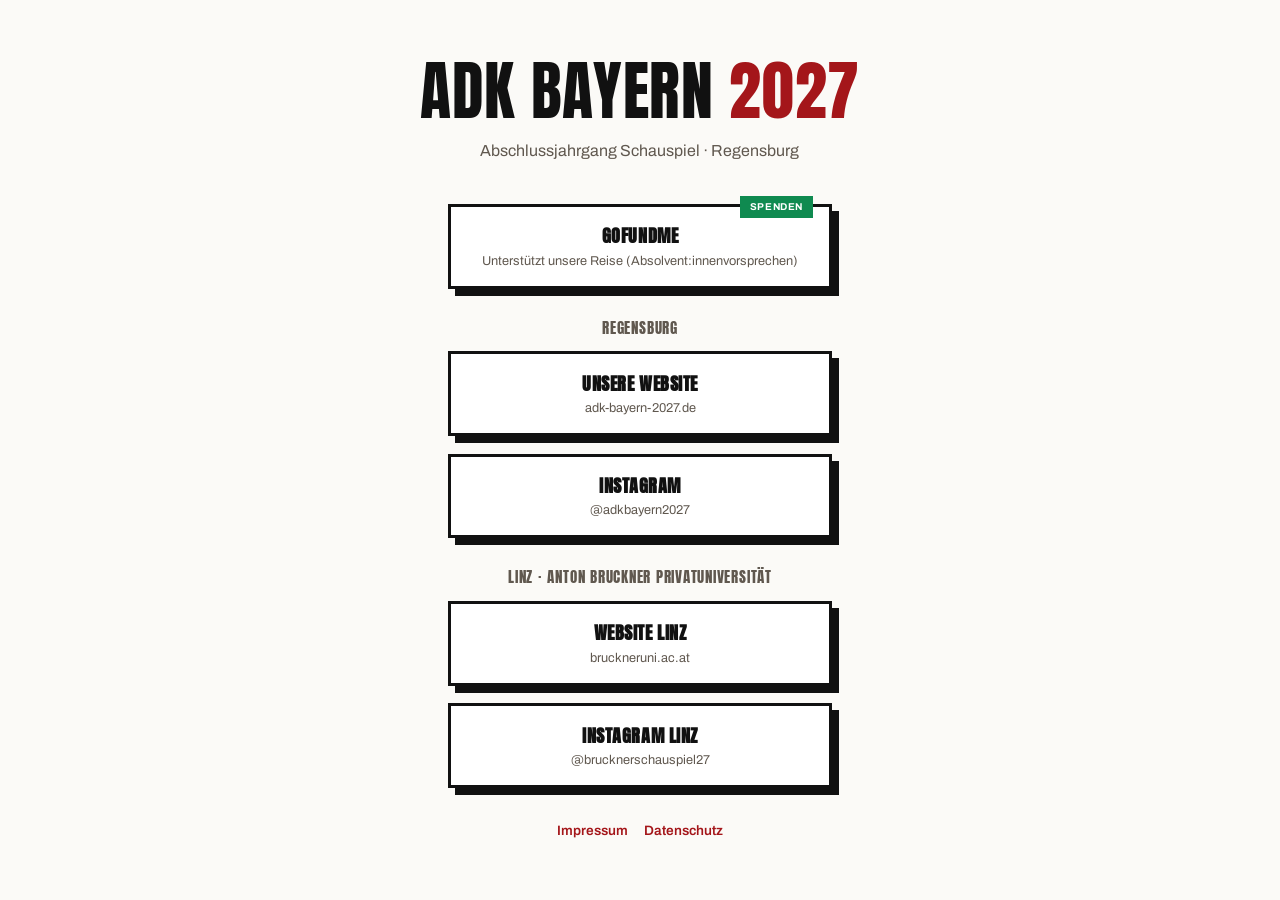
==== commit 4f990563: "AVO-Anmeldung nach den Abschlussvorsprechen entfernen - Startseite: Block „Zum Vorsprechen anmelden“" ====
--- a/links/index.html
+++ b/links/index.html
@@ -4,14 +4,22 @@
   <meta charset="utf-8">
   <meta name="viewport" content="width=device-width, initial-scale=1">
   <title>ADK Bayern – Jahrgang 2027 | Links</title>
+  <meta name="description" content="Alle Links des Abschlussjahrgangs 2027 der Akademie für Darstellende Kunst Bayern: Website, Instagram und GoFundMe.">
+  <link rel="canonical" href="https://adk-bayern-2027.de/links/">
+  <meta property="og:type" content="website">
+  <meta property="og:title" content="ADK Bayern – Jahrgang 2027 | Links">
+  <meta property="og:description" content="Alle Links des Abschlussjahrgangs 2027 der Akademie für Darstellende Kunst Bayern: Website, Instagram und GoFundMe.">
+  <meta property="og:url" content="https://adk-bayern-2027.de/links/">
+  <meta property="og:image" content="https://adk-bayern-2027.de/assets/images/w1200/group.jpg">
+  <meta property="og:locale" content="de_DE">
   <!-- Link-Seite für den QR-Code auf Visitenkarten. -->
   <link rel="preload" href="../assets/fonts/anton-400-latin.woff2" as="font" type="font/woff2" crossorigin>
-  <link rel="stylesheet" href="../assets/css/style.css?v=20261019-5">
-  <link rel="icon" href="/favicon.ico?v=20261019-5" sizes="48x48">
-  <link rel="icon" type="image/svg+xml" href="/favicon.svg?v=20261019-5">
-  <link rel="icon" type="image/png" sizes="96x96" href="/favicon-96x96.png?v=20261019-5">
-  <link rel="apple-touch-icon" sizes="180x180" href="/apple-touch-icon.png?v=20261019-5">
-  <link rel="manifest" href="/site.webmanifest?v=20261019-5">
+  <link rel="stylesheet" href="../assets/css/style.css?v=20261111-1">
+  <link rel="icon" href="/favicon.ico?v=20261111-1" sizes="48x48">
+  <link rel="icon" type="image/svg+xml" href="/favicon.svg?v=20261111-1">
+  <link rel="icon" type="image/png" sizes="96x96" href="/favicon-96x96.png?v=20261111-1">
+  <link rel="apple-touch-icon" sizes="180x180" href="/apple-touch-icon.png?v=20261111-1">
+  <link rel="manifest" href="/site.webmanifest?v=20261111-1">
   <meta name="theme-color" content="#fbfaf7">
   <style>
     .links-page {
@@ -132,11 +140,6 @@
         <small>adk-bayern-2027.de</small></a>
       <a class="link-btn" href="https://www.instagram.com/adkbayern2027/" target="_blank" rel="noopener noreferrer">Instagram
         <small>@adkbayern2027</small></a>
-      <!-- AVO-Anmeldung läuft ausschließlich über das Formular auf der
-           Startseite (index.html, Anker #anmeldung) – bewusst keine
-           Mailadresse mehr. -->
-      <a class="link-btn" href="../index.html#anmeldung">Anmeldung AVO
-        <small>Zum Anmeldeformular auf unserer Website</small></a>
 
       <p class="links-group">Linz · Anton Bruckner Privatuniversität</p>
       <a class="link-btn" href="https://www.bruckneruni.ac.at/de/ueber-uns/institute/schaupiel/studierende/3-jahrgang" target="_blank" rel="noopener noreferrer">Website Linz
--- a/assets/css/style.css
+++ b/assets/css/style.css
@@ -299,7 +299,7 @@
   font-weight: 500;
 }
 
-/* Laufband: reine CSS-Animation; als Link führt es direkt zur AVO-Anmeldung.
+/* Laufband: reine CSS-Animation; als Link führt es zur AVO-Terminübersicht.
    Inhalt kommt aus assets/js/termine.js – bis dahin (und ohne JavaScript)
    bleibt das Band per hidden unsichtbar. */
 .marquee[hidden] { display: none; }
@@ -818,7 +818,7 @@
 
 /*
  * Lightbox: Klick auf ein Foto zeigt es bildschirmfüllend.
- * Klick auf das große Bild zoomt auf Originalgröße (Overlay wird scrollbar),
+ * Klick auf das große Bild zoomt (Maus) auf eine feste Stufe, per transform,
  * Pfeile/Pfeiltasten blättern durch die Bilder derselben Person.
  */
 .lightbox {
@@ -832,7 +832,7 @@
   cursor: zoom-out;
 }
 /* Breite und Höhe setzt assets/js/app.js (openLightbox → layout): eingepasst
-   so groß wie möglich bis zur Viewport-Größe, gezoomt in Originalgröße – für
+   so groß wie möglich bis zur Viewport-Größe (Zoom nur per transform) – für
    Fassung und Original identisch, damit der Tausch keinen Größensprung macht.
    object-fit: contain sichert zusätzlich, dass nichts beschnitten/verzerrt wird. */
 .lightbox img {
@@ -848,19 +848,23 @@
   box-shadow: 9px 9px 0 var(--acc);
   cursor: zoom-in;
 }
-.lightbox.zoomed img {
+.lightbox.touch-zoom img {
   cursor: zoom-out;
+}
+/* Maus: Verschieben per Ziehen im vergrößerten Zustand */
+.lightbox.lb-dragging,
+.lightbox.lb-dragging img {
+  cursor: grabbing;
 }
 /* Touch: Pinch, Doppeltipp, Verschieben und Wischen übernimmt app.js
    (Pointer Events). touch-action: none verhindert, dass der Browser dabei
    die ganze Seite zoomt oder dahinter scrollt – nur innerhalb der Lightbox,
-   der viewport-Meta-Tag bleibt unverändert. Maus/Trackpad betrifft das nicht.
-   Im Maus-Zoom (.zoomed, Overlay scrollt) darf ein Finger weiter scrollen. */
+   der viewport-Meta-Tag bleibt unverändert. Maus/Trackpad betrifft das nicht. */
 .lightbox { touch-action: none; }
-.lightbox.zoomed { touch-action: pan-x pan-y; }
-/* Per Finger vergrößert: transform vergrößert sonst die Scrollfläche */
+/* Vergrößert (Finger oder Maus, Klasse heißt historisch touch-zoom):
+   transform vergrößert sonst die Scrollfläche */
 .lightbox.touch-zoom { overflow: hidden; }
-/* Weiches Zurückfedern / Doppeltipp-Zoom (Zwischenstände ohne Transition) */
+/* Weiches Zurückfedern / Doppeltipp- und Klick-Zoom (Zwischenstände ohne Transition) */
 .lightbox img.lb-anim { transition: transform 0.22s ease-out; }
 @media (prefers-reduced-motion: reduce) {
   .lightbox img.lb-anim { transition: none; }
@@ -1059,7 +1063,7 @@
   margin-bottom: 1.5rem;
 }
 
-/* Terminliste: jede Zeile führt zur Anmeldung */
+/* Terminliste: reine Übersicht, Zeilen ohne Link/Hover */
 .avo-dates {
   list-style: none;
   margin: 0 0 2.5rem;
@@ -1069,19 +1073,12 @@
   box-shadow: var(--shadow);
 }
 .avo-dates li + li { border-top: 2px solid var(--ink); }
-.avo-dates a {
+.avo-dates li {
   display: flex;
   flex-wrap: wrap;
   align-items: baseline;
   gap: 0.35rem 0.9rem;
   padding: 0.8rem 1rem;
-  color: var(--ink);
-  text-decoration: none;
-  transition: background-color 0.15s ease;
-}
-.avo-dates a:hover, .avo-dates a:focus-visible {
-  background: #f3ede1;
-  text-decoration: none;
   color: var(--ink);
 }
 .avo-date {
@@ -1110,6 +1107,28 @@
   white-space: nowrap;
 }
 .avo-time-tba { background: var(--muted); }
+
+/* Handy hochkant: feste Zeilen statt freiem Umbruch – sonst rutscht ein
+   kurzer Spielort neben eine kurze Stadt und die Uhrzeit steht allein.
+   Zeile 1: Datum + Stadt, Zeile 2: Spielort links, Uhrzeit rechts. */
+@media (max-width: 639.98px) and (orientation: portrait) {
+  .avo-dates li {
+    display: grid;
+    grid-template-columns: auto minmax(0, 1fr) auto;
+    grid-template-areas:
+      "date  city  city"
+      "venue venue time";
+    align-items: center;
+  }
+  .avo-date { grid-area: date; align-self: baseline; }
+  .avo-city { grid-area: city; align-self: baseline; min-width: 0; }
+  .avo-venue { grid-area: venue; min-width: 0; overflow-wrap: break-word; }
+  .avo-time { grid-area: time; margin-left: 0; justify-self: end; }
+  /* Ohne Spielort: keine Leerzeile, die Uhrzeit rückt in Zeile 1 */
+  .avo-venue:empty { display: none; }
+  .avo-dates li:has(> .avo-venue:empty) .avo-city { grid-column: 2; }
+  .avo-venue:empty + .avo-time { grid-row: 1; grid-column: 3; }
+}
 
 /* Trailer + GoFundMe nebeneinander – solange der Trailer fehlt (Attribut
    "hidden", siehe avo.js), fuellt der Spendenkasten die Zeile allein aus. */
@@ -1119,69 +1138,14 @@
   gap: 1.5rem;
   margin-bottom: 2.5rem;
 }
-/* Bewusst ohne Schlagschatten: Terminliste und Anmeldeformular sind die
-   beiden Ankerpunkte der Sektion, diese Kaesten treten dahinter zurueck. */
+/* Bewusst ohne Schlagschatten: die Terminliste ist der Ankerpunkt der
+   Sektion, diese Kaesten treten dahinter zurueck. */
 .avo-trailer, .avo-support {
   background: var(--paper);
   border: var(--border);
   padding: 1.25rem 1.4rem 1.5rem;
 }
 .avo-support p { max-width: 38ch; }
-
-/* Anmeldeformular */
-.avo-form {
-  background: var(--paper);
-  border: var(--border);
-  box-shadow: var(--shadow-acc);
-  padding: 1.5rem 1.4rem 1.75rem;
-  max-width: 38rem;
-}
-.avo-form h3 { margin-bottom: 0.4em; }
-.form-field { margin: 1.1rem 0; }
-.form-field label {
-  display: block;
-  font-size: 0.78rem;
-  font-weight: 700;
-  letter-spacing: 0.1em;
-  text-transform: uppercase;
-  color: var(--acc);
-  margin-bottom: 0.35rem;
-}
-.form-field .optional { color: var(--muted); text-transform: none; letter-spacing: 0; }
-.form-field select,
-.form-field input {
-  display: block;
-  width: 100%;
-  font-family: var(--font-body);
-  font-size: 1rem;
-  font-weight: 500;
-  color: var(--ink);
-  background: var(--bg);
-  border: 2px solid var(--ink);
-  border-radius: 0;
-  padding: 0.6rem 0.7rem;
-}
-.form-field select:focus-visible,
-.form-field input:focus-visible {
-  outline: 3px solid var(--acc);
-  outline-offset: 2px;
-}
-.form-status {
-  margin: 1rem 0 0;
-  font-weight: 700;
-  color: var(--acc);
-}
-.form-status-error { color: var(--acc-deep); }
-/* Honeypot-Feld: visuell versteckt (bewusst nicht display:none, sonst
-   erkennen Bots es leichter). */
-.form-hp {
-  position: absolute;
-  left: -10000px;
-  width: 1px;
-  height: 1px;
-  overflow: hidden;
-}
-.avo-form button[disabled] { opacity: 0.6; cursor: wait; }
 
 /* ---------- News (Startseite) ---------- */
 
@@ -1217,7 +1181,7 @@
 
 /* ---------- Bauchbinde unten („Engagiert uns“) ----------
    Bewusst auffälliger als das Laufband oben: dunkler Balken,
-   pulsierende Leuchtpfeile als Lauflicht Richtung Anmeldung. */
+   pulsierende Leuchtpfeile als Lauflicht (Link zum Ensemble). */
 
 .hire-banner {
   background: var(--ink);
